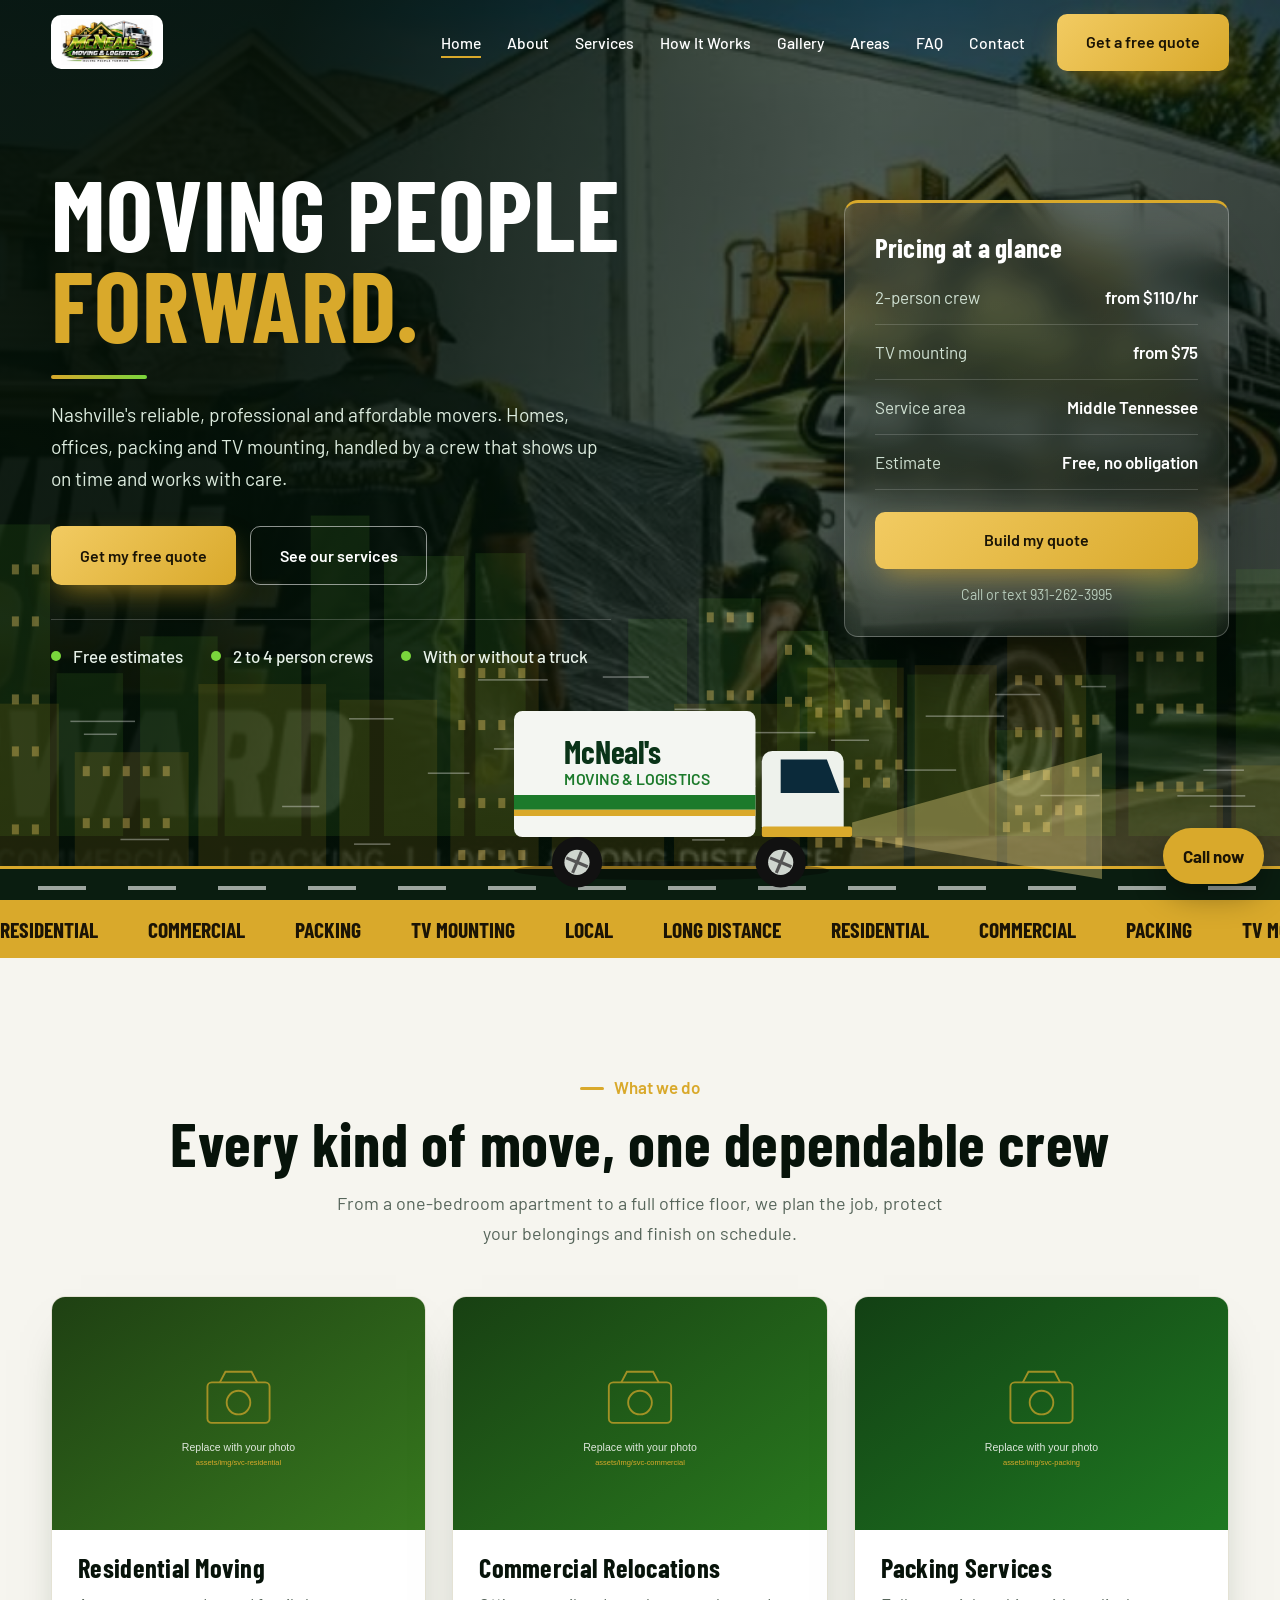
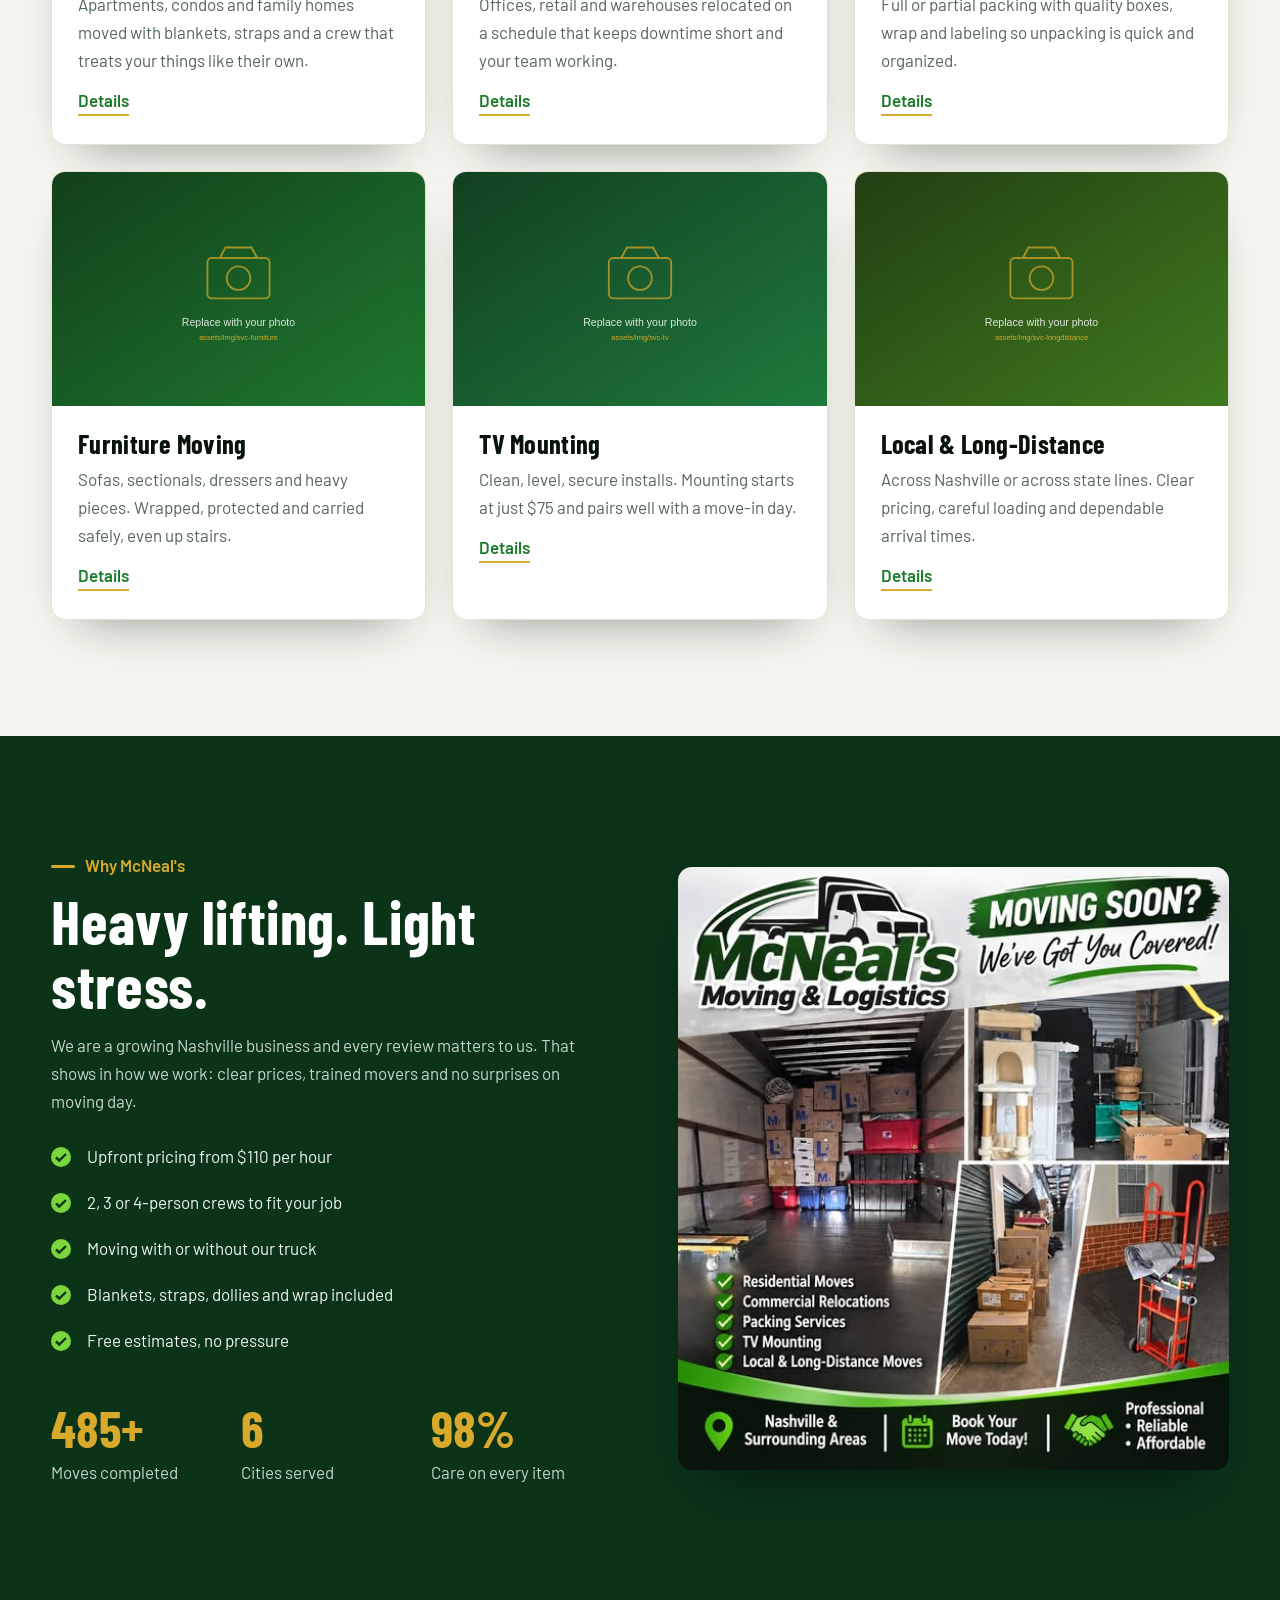
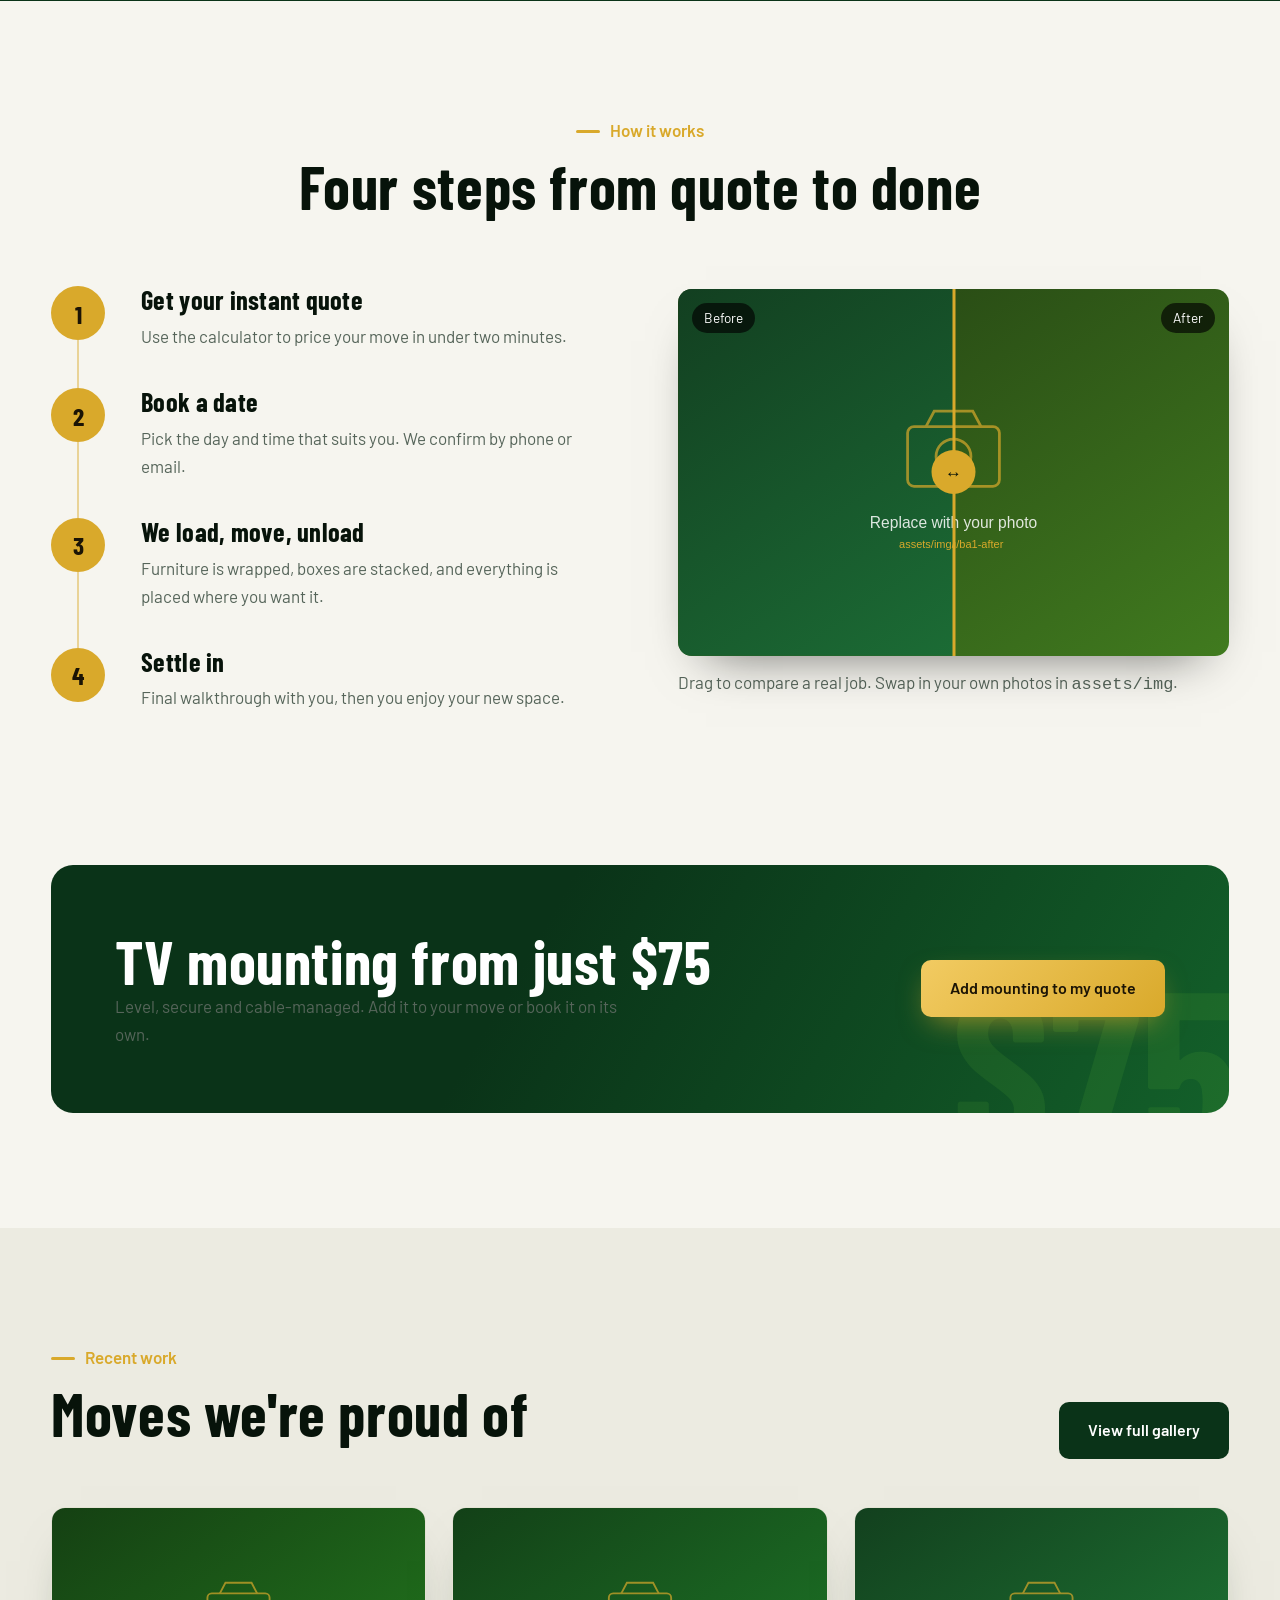
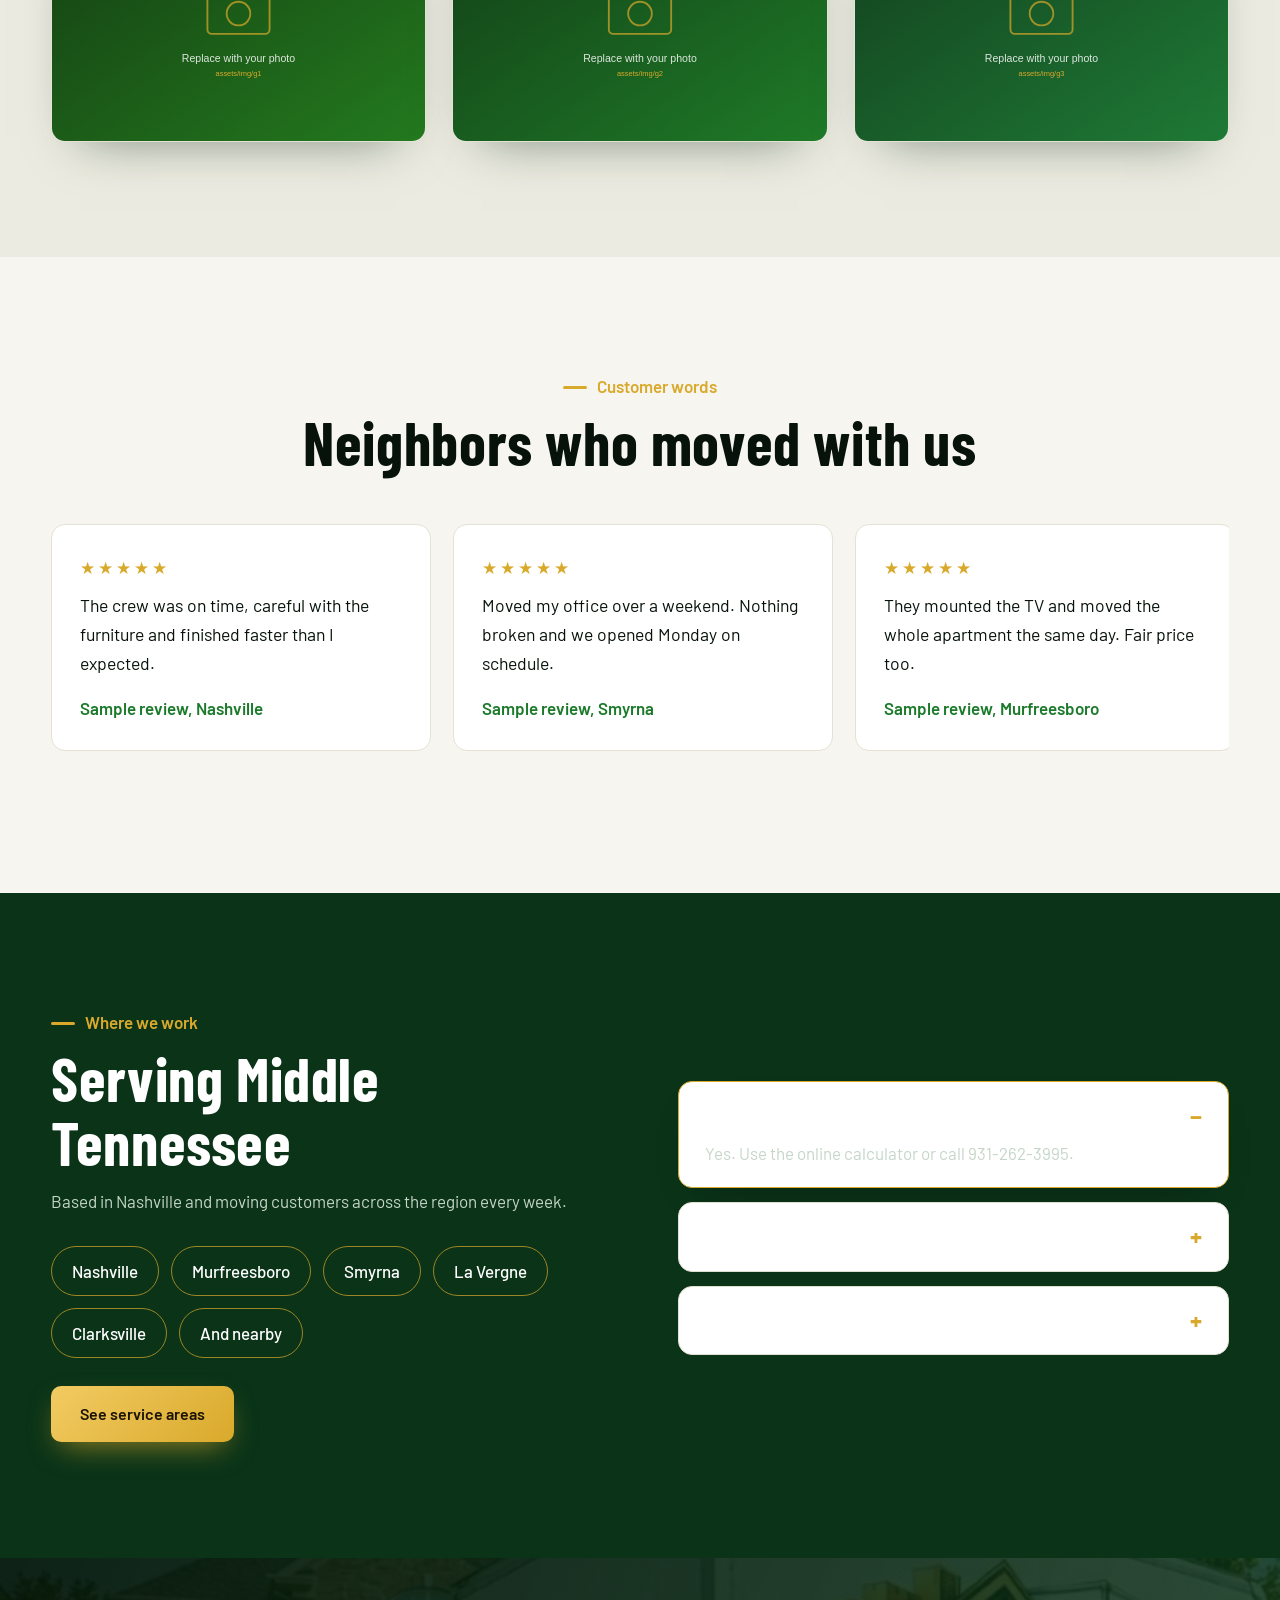
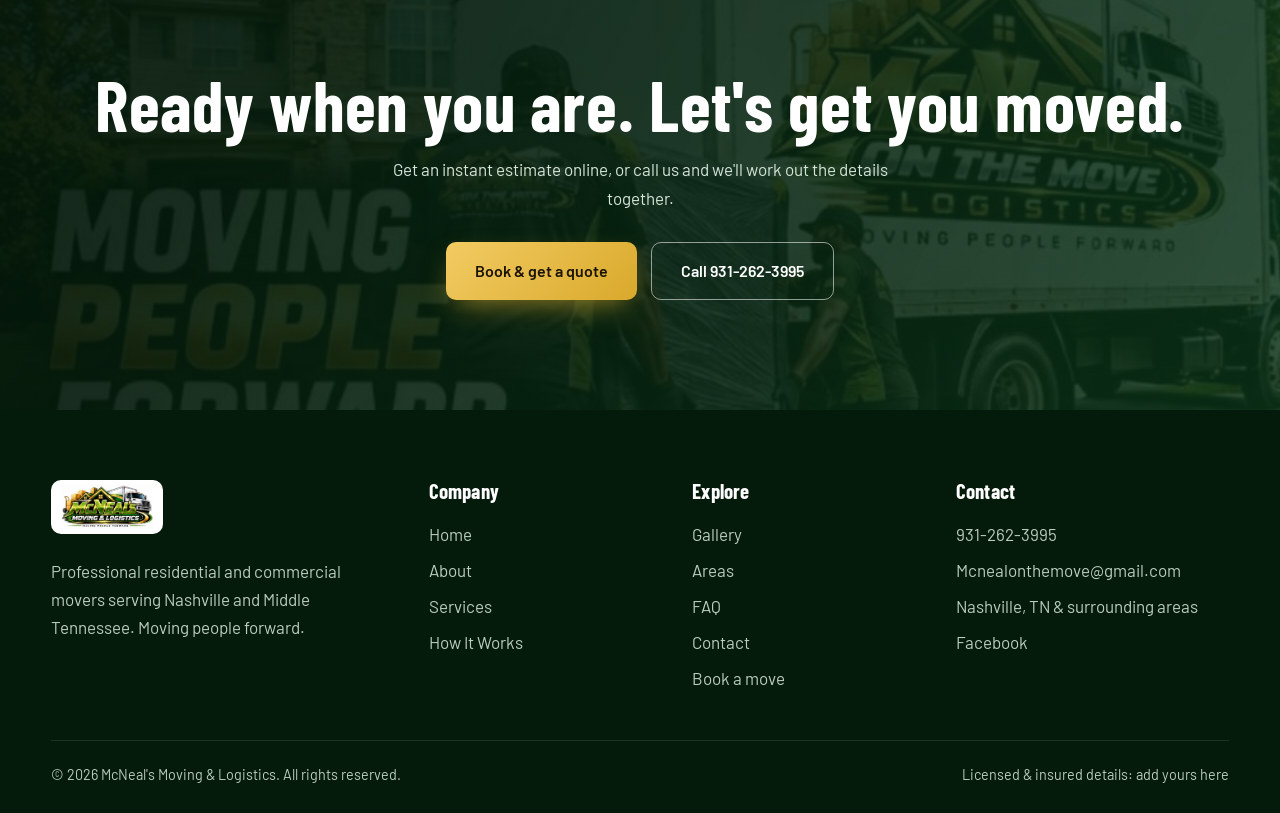
==== index.html @ 2e7971ed "created all website pages" ====
<!doctype html>
<html lang="en">
  <head>
    <meta charset="utf-8" />
    <meta
      name="viewport"
      content="width=device-width,initial-scale=1"
    />
    <title>
      Nashville Movers You Can Trust | McNeal's Moving &amp;
      Logistics, Nashville TN
    </title>
    <meta
      name="description"
      content="Reliable, professional and affordable residential and commercial movers in Nashville, Murfreesboro, Smyrna, La Vergne and Clarksville. Get an instant online quote."
    />
    <link
      rel="icon"
      href="assets/img/logo.jpg"
    />
    <link
      rel="preconnect"
      href="https://fonts.googleapis.com"
    />
    <link
      rel="preconnect"
      href="https://fonts.gstatic.com"
      crossorigin
    />
    <link
      href="https://fonts.googleapis.com/css2?family=Barlow+Condensed:wght@600;700&family=Barlow:wght@400;500;600&display=swap"
      rel="stylesheet"
    />
    <link
      rel="stylesheet"
      href="css/style.css"
    />
  </head>
  <body
    data-page="index"
    data-title=""
    data-sub="Reliable, professional and affordable residential and commercial movers in Nashville, Murfreesboro, Smyrna, La Vergne and Clarksville. Get an instant online quote."
  >
    <main>
      <section class="hero">
        <canvas
          id="scene"
          aria-hidden="true"
        ></canvas>
        <div class="wrap hero-grid">
          <div class="hero-copy">
            <h1>
              <span><b style="--i: 1">Moving</b></span>
              <span><b style="--i: 2">people</b></span
              ><br /><span
                ><b style="--i: 3"
                  ><em>forward.</em></b
                ></span
              >
            </h1>
            <div class="rule"></div>
            <p>
              Nashville's reliable, professional and
              affordable movers. Homes, offices, packing and
              TV mounting, handled by a crew that shows up
              on time and works with care.
            </p>
            <div class="btns">
              <a
                class="btn btn-gold"
                href="booking.html"
                >Get my free quote</a
              ><a
                class="btn btn-line"
                href="services.html"
                >See our services</a
              >
            </div>
            <ul class="trust">
              <li>Free estimates</li>
              <li>2 to 4 person crews</li>
              <li>With or without a truck</li>
            </ul>
          </div>
          <aside class="panel">
            <h3>Pricing at a glance</h3>
            <ul>
              <li>
                <span>2-person crew</span
                ><b>from $110/hr</b>
              </li>
              <li>
                <span>TV mounting</span><b>from $75</b>
              </li>
              <li>
                <span>Service area</span
                ><b>Middle Tennessee</b>
              </li>
              <li>
                <span>Estimate</span
                ><b>Free, no obligation</b>
              </li>
            </ul>
            <a
              class="btn btn-gold"
              href="booking.html"
              >Build my quote</a
            ><small>Call or text 931-262-3995</small>
          </aside>
        </div>
      </section>
      <div class="strip">
        <div>
          <span>Residential</span><span>Commercial</span
          ><span>Packing</span><span>TV Mounting</span
          ><span>Local</span><span>Long distance</span
          ><span>Residential</span><span>Commercial</span
          ><span>Packing</span><span>TV Mounting</span
          ><span>Local</span><span>Long distance</span>
        </div>
      </div>
      <section class="sec">
        <div class="wrap">
          <div class="center rv">
            <span class="tag">What we do</span>
            <h2>Every kind of move, one dependable crew</h2>
            <p class="lead">
              From a one-bedroom apartment to a full office
              floor, we plan the job, protect your
              belongings and finish on schedule.
            </p>
          </div>
          <div class="grid g3">
            <article class="card">
              <div class="im">
                <img
                  src="assets/img/svc-residential.svg"
                  alt="Residential moving"
                  loading="lazy"
                />
              </div>
              <div class="b">
                <h3>Residential Moving</h3>
                <p>
                  Apartments, condos and family homes moved
                  with blankets, straps and a crew that
                  treats your things like their own.
                </p>
                <a
                  class="more"
                  href="services.html#residential"
                  >Details</a
                >
              </div>
            </article>
            <article class="card">
              <div class="im">
                <img
                  src="assets/img/svc-commercial.svg"
                  alt="Commercial relocations"
                  loading="lazy"
                />
              </div>
              <div class="b">
                <h3>Commercial Relocations</h3>
                <p>
                  Offices, retail and warehouses relocated
                  on a schedule that keeps downtime short
                  and your team working.
                </p>
                <a
                  class="more"
                  href="services.html#commercial"
                  >Details</a
                >
              </div>
            </article>
            <article class="card">
              <div class="im">
                <img
                  src="assets/img/svc-packing.svg"
                  alt="Packing services"
                  loading="lazy"
                />
              </div>
              <div class="b">
                <h3>Packing Services</h3>
                <p>
                  Full or partial packing with quality
                  boxes, wrap and labeling so unpacking is
                  quick and organized.
                </p>
                <a
                  class="more"
                  href="services.html#packing"
                  >Details</a
                >
              </div>
            </article>
            <article class="card">
              <div class="im">
                <img
                  src="assets/img/svc-furniture.svg"
                  alt="Furniture moving"
                  loading="lazy"
                />
              </div>
              <div class="b">
                <h3>Furniture Moving</h3>
                <p>
                  Sofas, sectionals, dressers and heavy
                  pieces. Wrapped, protected and carried
                  safely, even up stairs.
                </p>
                <a
                  class="more"
                  href="services.html#furniture"
                  >Details</a
                >
              </div>
            </article>
            <article class="card">
              <div class="im">
                <img
                  src="assets/img/svc-tv.svg"
                  alt="TV mounting"
                  loading="lazy"
                />
              </div>
              <div class="b">
                <h3>TV Mounting</h3>
                <p>
                  Clean, level, secure installs. Mounting
                  starts at just $75 and pairs well with a
                  move-in day.
                </p>
                <a
                  class="more"
                  href="services.html#tv"
                  >Details</a
                >
              </div>
            </article>
            <article class="card">
              <div class="im">
                <img
                  src="assets/img/svc-longdistance.svg"
                  alt="Local and long-distance moves"
                  loading="lazy"
                />
              </div>
              <div class="b">
                <h3>Local &amp; Long-Distance</h3>
                <p>
                  Across Nashville or across state lines.
                  Clear pricing, careful loading and
                  dependable arrival times.
                </p>
                <a
                  class="more"
                  href="services.html#long"
                  >Details</a
                >
              </div>
            </article>
          </div>
        </div>
      </section>
      <section class="sec dark">
        <div class="wrap split">
          <div class="rv">
            <span class="tag">Why McNeal's</span>
            <h2>Heavy lifting. Light stress.</h2>
            <p>
              We are a growing Nashville business and every
              review matters to us. That shows in how we
              work: clear prices, trained movers and no
              surprises on moving day.
            </p>
            <ul
              class="ticks"
              style="margin-top: 18px"
            >
              <li>Upfront pricing from $110 per hour</li>
              <li>
                2, 3 or 4-person crews to fit your job
              </li>
              <li>Moving with or without our truck</li>
              <li>
                Blankets, straps, dollies and wrap included
              </li>
              <li>Free estimates, no pressure</li>
            </ul>
            <div class="stats">
              <div>
                <b
                  data-n="500"
                  data-s="+"
                  >0</b
                ><span>Moves completed</span>
              </div>
              <div>
                <b data-n="6">0</b
                ><span>Cities served</span>
              </div>
              <div>
                <b
                  data-n="100"
                  data-s="%"
                  >0</b
                ><span>Care on every item</span>
              </div>
            </div>
          </div>
          <div class="pic rv">
            <img
              src="assets/img/truck-load.jpg"
              alt="McNeal's truck loaded and ready"
              loading="lazy"
            />
          </div>
        </div>
      </section>
      <section class="sec">
        <div class="wrap">
          <div class="center rv">
            <span class="tag">How it works</span>
            <h2>Four steps from quote to done</h2>
          </div>
          <div
            class="split"
            style="margin-top: 20px"
          >
            <ol class="steps">
              <li>
                <div>
                  <h3>Get your instant quote</h3>
                  <p>
                    Use the calculator to price your move in
                    under two minutes.
                  </p>
                </div>
              </li>
              <li>
                <div>
                  <h3>Book a date</h3>
                  <p>
                    Pick the day and time that suits you. We
                    confirm by phone or email.
                  </p>
                </div>
              </li>
              <li>
                <div>
                  <h3>We load, move, unload</h3>
                  <p>
                    Furniture is wrapped, boxes are stacked,
                    and everything is placed where you want
                    it.
                  </p>
                </div>
              </li>
              <li>
                <div>
                  <h3>Settle in</h3>
                  <p>
                    Final walkthrough with you, then you
                    enjoy your new space.
                  </p>
                </div>
              </li>
            </ol>
            <div class="rv">
              <div class="ba">
                <img
                  src="assets/img/ba1-after.svg"
                  alt="After"
                />
                <div class="bf">
                  <img
                    src="assets/img/ba1-before.svg"
                    alt="Before"
                  />
                </div>
                <div class="ln"></div>
                <i>Before</i><i>After</i
                ><input
                  type="range"
                  min="0"
                  max="100"
                  value="50"
                  aria-label="Compare before and after"
                />
              </div>
              <p style="margin-top: 12px">
                Drag to compare a real job. Swap in your own
                photos in <code>assets/img</code>.
              </p>
            </div>
          </div>
        </div>
      </section>
      <section
        class="sec"
        style="padding-top: 0"
      >
        <div class="wrap">
          <div class="promo rv">
            <div>
              <h2>TV mounting from just $75</h2>
              <p style="max-width: 520px">
                Level, secure and cable-managed. Add it to
                your move or book it on its own.
              </p>
            </div>
            <a
              class="btn btn-gold"
              href="booking.html"
              >Add mounting to my quote</a
            >
          </div>
        </div>
      </section>
      <section class="sec alt">
        <div class="wrap">
          <div
            class="rv"
            style="
              display: flex;
              justify-content: space-between;
              align-items: end;
              flex-wrap: wrap;
              gap: 16px;
            "
          >
            <div>
              <span class="tag">Recent work</span>
              <h2>Moves we're proud of</h2>
            </div>
            <a
              class="btn btn-dk"
              href="gallery.html"
              >View full gallery</a
            >
          </div>
          <div class="grid g3">
            <div class="card">
              <div class="im">
                <img
                  src="assets/img/g1.svg"
                  alt="Apartment move"
                />
              </div>
            </div>
            <div class="card">
              <div class="im">
                <img
                  src="assets/img/g2.svg"
                  alt="Storage unit move"
                />
              </div>
            </div>
            <div class="card">
              <div class="im">
                <img
                  src="assets/img/g3.svg"
                  alt="Office relocation"
                />
              </div>
            </div>
          </div>
        </div>
      </section>
      <section class="sec">
        <div class="wrap">
          <div class="center rv">
            <span class="tag">Customer words</span>
            <h2>Neighbors who moved with us</h2>
          </div>
          <div class="tm">
            <figure>
              <div class="st">
                &#9733;&#9733;&#9733;&#9733;&#9733;
              </div>
              <blockquote>
                The crew was on time, careful with the
                furniture and finished faster than I
                expected.
              </blockquote>
              <figcaption>
                Sample review, Nashville
              </figcaption>
            </figure>
            <figure>
              <div class="st">
                &#9733;&#9733;&#9733;&#9733;&#9733;
              </div>
              <blockquote>
                Moved my office over a weekend. Nothing
                broken and we opened Monday on schedule.
              </blockquote>
              <figcaption>Sample review, Smyrna</figcaption>
            </figure>
            <figure>
              <div class="st">
                &#9733;&#9733;&#9733;&#9733;&#9733;
              </div>
              <blockquote>
                They mounted the TV and moved the whole
                apartment the same day. Fair price too.
              </blockquote>
              <figcaption>
                Sample review, Murfreesboro
              </figcaption>
            </figure>
          </div>
        </div>
      </section>
      <section class="sec dark">
        <div class="wrap split">
          <div class="rv">
            <span class="tag">Where we work</span>
            <h2>Serving Middle Tennessee</h2>
            <p>
              Based in Nashville and moving customers across
              the region every week.
            </p>
            <div class="chips">
              <span>Nashville</span><span>Murfreesboro</span
              ><span>Smyrna</span><span>La Vergne</span
              ><span>Clarksville</span
              ><span>And nearby</span>
            </div>
            <a
              class="btn btn-gold"
              style="margin-top: 28px"
              href="areas.html"
              >See service areas</a
            >
          </div>
          <div class="rv">
            <details open>
              <summary>
                Do you offer free estimates?
              </summary>
              <p>
                Yes. Use the online calculator or call
                931-262-3995.
              </p>
            </details>
            <details>
              <summary>Can I hire just the movers?</summary>
              <p>
                Yes. We offer labor-only help if you already
                have a truck.
              </p>
            </details>
            <details>
              <summary>
                Do you do long-distance moves?
              </summary>
              <p>
                Yes, local and long-distance moves with
                clear mileage pricing.
              </p>
            </details>
          </div>
        </div>
      </section>
    </main>
    <script src="js/main.js"></script>
  </body>
</html>
---- css/style.css ----
:root {
  --g: #0a3318;
  --g2: #1c7a2b;
  --lime: #7ad63c;
  --gold: #d9a92b;
  --ink: #07130a;
  --paper: #f6f5ef;
  --mut: #56655a;
  --r: 14px;
}
* {
  box-sizing: border-box;
  margin: 0;
  padding: 0;
}
html {
  scroll-behavior: smooth;
}
body {
  font:
    17px/1.65 "Barlow",
    sans-serif;
  color: var(--ink);
  background: var(--paper);
  overflow-x: hidden;
}
img {
  max-width: 100%;
  display: block;
}
a {
  color: inherit;
  text-decoration: none;
}
ul {
  list-style: none;
}
h1,
h2,
h3,
h4 {
  font-family: "Barlow Condensed", sans-serif;
  line-height: 1.05;
  font-weight: 700;
  letter-spacing: 0.01em;
}
h2 {
  font-size: clamp(2.3rem, 5vw, 3.8rem);
  margin-bottom: 14px;
}
h3 {
  font-size: 1.65rem;
  margin-bottom: 8px;
}
p {
  color: var(--mut);
}
.dark p {
  color: #c5d6c8;
}
.wrap {
  width: min(1200px, 92%);
  margin: auto;
}
.sec {
  padding: clamp(64px, 9vw, 120px) 0;
}
.dark {
  background: var(--g);
  color: #fff;
}
.alt {
  background: #ecebe1;
}
.lead {
  max-width: 640px;
  font-size: 1.12rem;
}
.center {
  text-align: center;
}
.center .lead {
  margin: auto;
}
.tag {
  display: inline-block;
  color: var(--gold);
  font-weight: 600;
  margin-bottom: 10px;
  padding-left: 34px;
  position: relative;
}
.tag:before {
  content: "";
  position: absolute;
  left: 0;
  top: 50%;
  width: 24px;
  height: 3px;
  background: var(--gold);
  border-radius: 3px;
}
.btn {
  display: inline-flex;
  align-items: center;
  gap: 0.5rem;
  padding: 0.95rem 1.8rem;
  border-radius: 10px;
  font-weight: 600;
  font-size: 1rem;
  border: 0;
  cursor: pointer;
  transition: 0.3s;
  font-family: inherit;
}
.btn-gold {
  background: linear-gradient(135deg, #f2cb62, var(--gold));
  color: #1b1405;
  box-shadow: 0 12px 30px -10px rgba(217, 169, 43, 0.7);
}
.btn-gold:hover {
  transform: translateY(-3px);
}
.btn-line {
  border: 1.5px solid rgba(255, 255, 255, 0.55);
  color: #fff;
}
.btn-line:hover {
  background: #fff;
  color: var(--g);
}
.btn-dk {
  background: var(--g);
  color: #fff;
}
.btn-dk:hover {
  background: var(--g2);
}
:focus-visible {
  outline: 3px solid var(--gold);
  outline-offset: 3px;
}
/* header */
#hd {
  position: fixed;
  inset: 0 0 auto;
  z-index: 50;
  transition: 0.35s;
  padding: 14px 0;
}
#hd.solid {
  background: rgba(6, 30, 14, 0.94);
  backdrop-filter: blur(12px);
  padding: 8px 0;
  box-shadow: 0 10px 30px rgba(0, 0, 0, 0.25);
}
#hd .wrap {
  display: flex;
  align-items: center;
  gap: 20px;
}
nav {
  margin-left: auto;
  margin-right: 12px;
}
.logo {
  background: #fff;
  border-radius: 10px;
  padding: 4px 10px;
}
.logo img {
  height: 46px;
  width: auto;
}
nav ul {
  display: flex;
  gap: 26px;
  align-items: center;
}
nav a {
  color: #fff;
  font-weight: 500;
  font-size: 0.98rem;
  position: relative;
  padding: 6px 0;
}
nav a:after {
  content: "";
  position: absolute;
  left: 0;
  bottom: 0;
  height: 2px;
  width: 0;
  background: var(--gold);
  transition: 0.3s;
}
nav a:hover:after,
nav a.on:after {
  width: 100%;
}
.burger {
  margin-left: auto;
  display: none;
  background: none;
  border: 0;
  width: 44px;
  height: 44px;
  cursor: pointer;
  position: relative;
  z-index: 60;
}
.burger i {
  position: absolute;
  left: 10px;
  right: 10px;
  height: 2px;
  background: #fff;
  transition: 0.3s;
}
.burger i:nth-child(1) {
  top: 15px;
}
.burger i:nth-child(2) {
  top: 21px;
}
.burger i:nth-child(3) {
  top: 27px;
}
.burger.x i:nth-child(1) {
  top: 21px;
  transform: rotate(45deg);
}
.burger.x i:nth-child(2) {
  opacity: 0;
}
.burger.x i:nth-child(3) {
  top: 21px;
  transform: rotate(-45deg);
}
@media (max-width: 1060px) {
  .burger {
    display: block;
  }
  nav {
    margin: 0;
    position: fixed;
    inset: 0;
    background: var(--g);
    display: flex;
    align-items: center;
    justify-content: center;
    transform: translateX(100%);
    transition: 0.45s;
    z-index: 55;
  }
  nav.open {
    transform: none;
  }
  nav ul {
    flex-direction: column;
    gap: 18px;
    text-align: center;
  }
  nav a {
    font-size: 1.5rem;
  }
  .hd-cta {
    display: none;
  }
}
/* hero */
.hero {
  position: relative;
  min-height: 100svh;
  background-position: 78% center !important;
  display: flex;
  align-items: center;
  color: #fff;
  overflow: hidden;
  background: #06190b url(../assets/img/hero.jpg)
    center/cover;
}
.hero:before {
  content: "";
  position: absolute;
  inset: 0;
  background: linear-gradient(
    100deg,
    rgba(3, 16, 7, 0.95) 20%,
    rgba(3, 22, 9, 0.7) 62%,
    rgba(3, 16, 7, 0.78)
  );
  z-index: 1;
}
#scene {
  position: absolute;
  left: 0;
  right: 0;
  bottom: 0;
  width: 100%;
  height: 46%;
  z-index: 2;
}
.hero .wrap {
  position: relative;
  z-index: 3;
  padding: 112px 0 175px;
}
.hero h1 {
  font-size: clamp(3rem, min(9vw, 15vh), 7.2rem);
  text-transform: uppercase;
  max-width: 900px;
  line-height: 0.92;
}
.hero h1 span {
  display: inline-block;
  overflow: hidden;
  vertical-align: top;
}
.hero h1 b {
  display: inline-block;
  transform: translateY(105%);
  animation: up 0.9s cubic-bezier(0.2, 0.8, 0.2, 1) forwards;
  animation-delay: calc(0.15s * var(--i));
}
.hero h1 em {
  font-style: normal;
  color: var(--gold);
}
@keyframes up {
  to {
    transform: none;
  }
}
.hero p {
  max-width: 560px;
  font-size: 1.2rem;
  margin: 22px 0 32px;
  color: #dcebde;
  opacity: 0;
  animation: fade 1s 0.9s forwards;
}
.hero .btns {
  opacity: 0;
  animation: fade 1s 1.1s forwards;
}
@keyframes fade {
  to {
    opacity: 1;
  }
}
.btns {
  display: flex;
  gap: 14px;
  flex-wrap: wrap;
}
.float {
  position: absolute;
  right: 4%;
  z-index: 3;
  background: rgba(255, 255, 255, 0.1);
  backdrop-filter: blur(14px);
  border: 1px solid rgba(255, 255, 255, 0.25);
  border-radius: var(--r);
  padding: 16px 22px;
  color: #fff;
  animation: bob 5s ease-in-out infinite;
}
.float b {
  display: block;
  font: 700 2.2rem "Barlow Condensed";
  color: var(--gold);
}
.f1 {
  top: 24%;
}
.f2 {
  top: 44%;
  animation-delay: -2.5s;
}
@keyframes bob {
  50% {
    transform: translateY(-12px);
  }
}
@media (max-width: 900px) {
  .float {
    display: none;
  }
  .hero .wrap {
    padding-bottom: 150px;
  }
  #scene {
    height: 34%;
  }
}
.banner {
  position: relative;
  padding: 170px 0 80px;
  color: #fff;
  background: #06190b url(../assets/img/hero.jpg)
    center/cover;
}
.banner:before {
  content: "";
  position: absolute;
  inset: 0;
  background: linear-gradient(
    100deg,
    rgba(3, 16, 7, 0.92),
    rgba(3, 22, 9, 0.7)
  );
}
.banner .wrap {
  position: relative;
}
.banner h1 {
  font-size: clamp(2.8rem, 7vw, 5.5rem);
  text-transform: uppercase;
}
.banner p {
  color: #d4e4d7;
  max-width: 620px;
  margin-top: 10px;
  font-size: 1.15rem;
}
.crumb {
  font-size: 0.9rem;
  color: var(--gold);
  margin-bottom: 12px;
}
/* strip */
.strip {
  background: var(--gold);
  color: #1b1405;
  overflow: hidden;
  white-space: nowrap;
  padding: 16px 0;
  font: 700 1.35rem "Barlow Condensed";
  text-transform: uppercase;
}
.strip div {
  display: inline-flex;
  gap: 50px;
  animation: mq 28s linear infinite;
  padding-right: 50px;
}
@keyframes mq {
  to {
    transform: translateX(-50%);
  }
}
/* grids/cards */
.grid {
  display: grid;
  gap: 26px;
  margin-top: 48px;
}
.g3 {
  grid-template-columns: repeat(
    auto-fit,
    minmax(290px, 1fr)
  );
}
.g4 {
  grid-template-columns: repeat(
    auto-fit,
    minmax(230px, 1fr)
  );
}
.g2 {
  grid-template-columns: repeat(
    auto-fit,
    minmax(340px, 1fr)
  );
}
.card {
  background: #fff;
  border-radius: var(--r);
  overflow: hidden;
  box-shadow: 0 24px 50px -30px rgba(7, 40, 16, 0.55);
  transition: 0.4s;
  border: 1px solid #e4e2d4;
}
.card:hover {
  transform: translateY(-6px);
}
.card .im {
  overflow: hidden;
}
.card img {
  aspect-ratio: 16/10;
  object-fit: cover;
  width: 100%;
  transition: 0.7s;
}
.card:hover img {
  transform: scale(1.07);
}
.card .b {
  padding: 24px 26px 28px;
}
.card .more {
  display: inline-block;
  margin-top: 12px;
  font-weight: 600;
  color: var(--g2);
  border-bottom: 2px solid var(--gold);
}
.split {
  display: grid;
  grid-template-columns: 1fr 1fr;
  gap: clamp(30px, 6vw, 80px);
  align-items: center;
}
.split.rev > :first-child {
  order: 2;
}
@media (max-width: 860px) {
  .split {
    grid-template-columns: 1fr;
  }
  .split.rev > :first-child {
    order: 0;
  }
}
.pic {
  position: relative;
}
.pic img {
  border-radius: var(--r);
  width: 100%;
  box-shadow: 0 30px 60px -30px rgba(0, 0, 0, 0.6);
}
.pic:after {
  content: "";
  position: absolute;
  inset: 18px -18px -18px 18px;
  border: 3px solid var(--gold);
  border-radius: var(--r);
  z-index: -1;
}
.ticks li {
  padding: 9px 0 9px 36px;
  position: relative;
  color: var(--ink);
}
.dark .ticks li {
  color: #eef6ef;
}
.ticks li:before {
  content: "";
  position: absolute;
  left: 0;
  top: 14px;
  width: 20px;
  height: 20px;
  border-radius: 50%;
  background: var(--lime)
    url("data:image/svg+xml,%3Csvg xmlns='http://www.w3.org/2000/svg' viewBox='0 0 20 20'%3E%3Cpath d='M5 10.5l3.2 3L15 7' fill='none' stroke='%230a3318' stroke-width='2.4'/%3E%3C/svg%3E");
}
.stats {
  display: grid;
  grid-template-columns: repeat(
    auto-fit,
    minmax(150px, 1fr)
  );
  gap: 20px;
  margin-top: 34px;
}
.stats b {
  display: block;
  font: 700 3.2rem "Barlow Condensed";
  color: var(--gold);
}
.stats span {
  color: #c5d6c8;
}
.steps {
  counter-reset: s;
  display: grid;
  gap: 0;
  margin-top: 48px;
  position: relative;
}
.steps li {
  counter-increment: s;
  display: grid;
  grid-template-columns: 70px 1fr;
  gap: 20px;
  padding: 0 0 38px;
  position: relative;
}
.steps li:before {
  content: counter(s);
  width: 54px;
  height: 54px;
  border-radius: 50%;
  background: var(--gold);
  color: #1b1405;
  display: grid;
  place-items: center;
  font: 700 1.6rem "Barlow Condensed";
  z-index: 1;
}
.steps li:after {
  content: "";
  position: absolute;
  left: 26px;
  top: 54px;
  bottom: 0;
  width: 2px;
  background: rgba(217, 169, 43, 0.45);
}
.steps li:last-child:after {
  display: none;
}
.steps h3 {
  color: inherit;
}
.promo {
  background: linear-gradient(
    120deg,
    var(--g) 40%,
    #13602a
  );
  color: #fff;
  border-radius: 22px;
  padding: clamp(30px, 5vw, 64px);
  display: flex;
  gap: 30px;
  align-items: center;
  justify-content: space-between;
  flex-wrap: wrap;
  position: relative;
  overflow: hidden;
}
.promo:after {
  content: "$75";
  position: absolute;
  right: -10px;
  bottom: -60px;
  font: 700 14rem "Barlow Condensed";
  color: rgba(122, 214, 60, 0.1);
  line-height: 1;
}
.promo > * {
  position: relative;
  z-index: 1;
}
.promo h2 {
  margin: 0;
}
/* faq */
details {
  background: #fff;
  border: 1px solid #e1dfd0;
  border-radius: var(--r);
  padding: 20px 26px;
  margin-bottom: 14px;
  transition: 0.3s;
}
details[open] {
  border-color: var(--gold);
  box-shadow: 0 18px 40px -28px rgba(0, 0, 0, 0.5);
}
summary {
  cursor: pointer;
  font: 700 1.35rem "Barlow Condensed";
  list-style: none;
  display: flex;
  justify-content: space-between;
  gap: 16px;
}
summary::-webkit-details-marker {
  display: none;
}
summary:after {
  content: "+";
  color: var(--gold);
  font-size: 1.7rem;
  line-height: 1;
}
details[open] summary:after {
  content: "\2212";
}
details p {
  margin-top: 10px;
}
/* testimonials */
.tm {
  display: grid;
  grid-auto-flow: column;
  grid-auto-columns: min(380px, 84%);
  gap: 22px;
  overflow-x: auto;
  scroll-snap-type: x mandatory;
  padding: 10px 4px 26px;
  margin-top: 40px;
}
.tm::-webkit-scrollbar {
  height: 6px;
}
.tm::-webkit-scrollbar-thumb {
  background: var(--gold);
  border-radius: 9px;
}
.tm figure {
  scroll-snap-align: start;
  background: #fff;
  border-radius: var(--r);
  padding: 28px;
  border: 1px solid #e4e2d4;
}
.tm blockquote {
  font-size: 1.1rem;
  color: var(--ink);
  margin-bottom: 16px;
}
.tm figcaption {
  font-weight: 600;
  color: var(--g2);
}
.st {
  color: var(--gold);
  letter-spacing: 3px;
  margin-bottom: 10px;
}
.chips {
  display: flex;
  flex-wrap: wrap;
  gap: 12px;
  margin-top: 30px;
}
.chips span {
  padding: 10px 20px;
  border-radius: 99px;
  border: 1.5px solid rgba(217, 169, 43, 0.7);
  font-weight: 500;
}
.dark .chips span {
  color: #fff;
}
/* gallery */
.filters {
  display: flex;
  gap: 10px;
  flex-wrap: wrap;
  margin: 30px 0 0;
}
.filters button {
  padding: 10px 20px;
  border-radius: 99px;
  border: 1.5px solid var(--g);
  background: none;
  font: 600 1rem "Barlow";
  cursor: pointer;
  transition: 0.3s;
}
.filters button.on,
.filters button:hover {
  background: var(--g);
  color: #fff;
}
.gal {
  columns: 3 280px;
  column-gap: 18px;
  margin-top: 34px;
}
.gal figure {
  break-inside: avoid;
  margin-bottom: 18px;
  border-radius: var(--r);
  overflow: hidden;
  position: relative;
  cursor: zoom-in;
}
.gal img {
  width: 100%;
  transition: 0.6s;
}
.gal figure:hover img {
  transform: scale(1.06);
}
.gal figcaption {
  position: absolute;
  left: 0;
  right: 0;
  bottom: 0;
  padding: 40px 18px 14px;
  color: #fff;
  background: linear-gradient(
    transparent,
    rgba(0, 0, 0, 0.8)
  );
  font-weight: 600;
}
.gal figure.hide {
  display: none;
}
.ba {
  position: relative;
  aspect-ratio: 3/2;
  border-radius: var(--r);
  overflow: hidden;
  user-select: none;
  --p: 50%;
  box-shadow: 0 24px 50px -28px rgba(0, 0, 0, 0.6);
}
.ba img {
  position: absolute;
  inset: 0;
  width: 100%;
  height: 100%;
  object-fit: cover;
}
.ba .bf {
  position: absolute;
  inset: 0;
  clip-path: inset(0 calc(100% - var(--p)) 0 0);
}
.ba .ln {
  position: absolute;
  top: 0;
  bottom: 0;
  left: var(--p);
  width: 3px;
  background: var(--gold);
  transform: translateX(-50%);
}
.ba .ln:after {
  content: "\2194";
  position: absolute;
  top: 50%;
  left: 50%;
  transform: translate(-50%, -50%);
  width: 44px;
  height: 44px;
  border-radius: 50%;
  background: var(--gold);
  display: grid;
  place-items: center;
  font-weight: 700;
}
.ba input {
  position: absolute;
  inset: 0;
  width: 100%;
  height: 100%;
  opacity: 0;
  cursor: ew-resize;
  touch-action: pan-y;
}
.ba i {
  position: absolute;
  top: 14px;
  padding: 4px 12px;
  background: rgba(0, 0, 0, 0.65);
  color: #fff;
  border-radius: 99px;
  font-size: 0.85rem;
  font-style: normal;
}
.ba i:nth-of-type(1) {
  left: 14px;
}
.ba i:nth-of-type(2) {
  right: 14px;
}
#lb {
  position: fixed;
  inset: 0;
  background: rgba(0, 0, 0, 0.92);
  z-index: 100;
  display: none;
  place-items: center;
  padding: 20px;
  cursor: zoom-out;
}
#lb.on {
  display: grid;
}
#lb img {
  max-height: 88vh;
  border-radius: 10px;
}
/* forms */
.form {
  background: #fff;
  border-radius: 18px;
  padding: clamp(22px, 4vw, 40px);
  border: 1px solid #e1dfd0;
}
.fg {
  display: grid;
  grid-template-columns: repeat(
    auto-fit,
    minmax(220px, 1fr)
  );
  gap: 18px;
  margin-bottom: 18px;
}
label {
  display: block;
  font-weight: 600;
  font-size: 0.95rem;
  margin-bottom: 6px;
}
input,
select,
textarea {
  width: 100%;
  padding: 13px 14px;
  border: 1.5px solid #d3d1c1;
  border-radius: 10px;
  font: inherit;
  background: #fbfbf7;
  transition: 0.2s;
}
input:focus,
select:focus,
textarea:focus {
  border-color: var(--g2);
  outline: 0;
  box-shadow: 0 0 0 4px rgba(28, 122, 43, 0.15);
}
input[type="range"] {
  padding: 0;
  accent-color: var(--g2);
}
.opts {
  display: flex;
  gap: 10px;
  flex-wrap: wrap;
}
.opts label {
  margin: 0;
  flex: 1;
  min-width: 110px;
  cursor: pointer;
}
.opts input {
  display: none;
}
.opts span {
  display: block;
  text-align: center;
  padding: 12px;
  border: 1.5px solid #d3d1c1;
  border-radius: 10px;
  font-weight: 600;
  transition: 0.2s;
}
.opts input:checked + span {
  background: var(--g);
  border-color: var(--g);
  color: #fff;
}
.chk {
  display: flex;
  gap: 10px;
  align-items: center;
  padding: 12px 14px;
  border: 1.5px solid #d3d1c1;
  border-radius: 10px;
  cursor: pointer;
  font-weight: 500;
  margin: 0;
}
.chk input {
  width: 20px;
  height: 20px;
  accent-color: var(--g2);
}
.bk {
  display: grid;
  grid-template-columns: 1fr 380px;
  gap: 34px;
  align-items: start;
}
@media (max-width: 980px) {
  .bk {
    grid-template-columns: 1fr;
  }
}
.sum {
  position: sticky;
  top: 96px;
  background: var(--g);
  color: #fff;
  border-radius: 18px;
  padding: 30px;
}
.sum h3 {
  color: var(--gold);
}
.sum li {
  display: flex;
  justify-content: space-between;
  gap: 12px;
  padding: 9px 0;
  border-bottom: 1px solid rgba(255, 255, 255, 0.12);
  color: #dcebde;
}
.sum .tot {
  display: flex;
  justify-content: space-between;
  align-items: end;
  margin-top: 18px;
}
.sum .tot b {
  font: 700 3.4rem "Barlow Condensed";
  color: var(--gold);
  line-height: 1;
}
.sum small {
  color: #a9bdae;
  display: block;
  margin-top: 10px;
}
.ok {
  text-align: center;
  padding: 40px 10px;
}
.ok h2 {
  color: var(--g2);
}
.msg {
  margin-top: 14px;
  font-weight: 600;
}
.err {
  color: #b3261e;
}
.ct {
  display: flex;
  gap: 16px;
  align-items: flex-start;
  margin-bottom: 22px;
}
.ct i {
  width: 50px;
  height: 50px;
  border-radius: 12px;
  background: var(--g);
  color: var(--gold);
  display: grid;
  place-items: center;
  font-style: normal;
  font-size: 1.3rem;
  flex: none;
}
.ct b {
  display: block;
}
.map {
  border: 0;
  width: 100%;
  height: 380px;
  border-radius: var(--r);
  margin-top: 30px;
  filter: saturate(0.8);
}
.cta {
  background:
    linear-gradient(
      115deg,
      rgba(3, 22, 9, 0.94),
      rgba(10, 51, 24, 0.84)
    ),
    url(../assets/img/hero.jpg) center/cover;
  color: #fff;
  text-align: center;
  padding: clamp(70px, 9vw, 110px) 0;
}
.cta h2 {
  font-size: clamp(2.4rem, 6vw, 4.4rem);
}
.cta p {
  color: #d4e4d7;
  margin: 0 auto 30px;
  max-width: 560px;
}
.cta .btns {
  justify-content: center;
}
footer {
  background: #041a0a;
  color: #b9ccbd;
  padding: 70px 0 26px;
}
footer .gr {
  display: grid;
  grid-template-columns: 1.5fr 1fr 1fr 1.2fr;
  gap: 36px;
}
@media (max-width: 860px) {
  footer .gr {
    grid-template-columns: 1fr 1fr;
  }
}
@media (max-width: 520px) {
  footer .gr {
    grid-template-columns: 1fr;
  }
}
footer h4 {
  color: #fff;
  font-size: 1.3rem;
  margin-bottom: 14px;
}
footer li {
  padding: 4px 0;
}
footer a:hover {
  color: var(--gold);
}
footer .cp {
  border-top: 1px solid rgba(255, 255, 255, 0.1);
  margin-top: 44px;
  padding-top: 22px;
  font-size: 0.9rem;
  display: flex;
  justify-content: space-between;
  flex-wrap: wrap;
  gap: 10px;
}
.wa {
  position: fixed;
  right: 16px;
  bottom: 16px;
  z-index: 40;
  background: var(--gold);
  color: #1b1405;
  font-weight: 700;
  padding: 14px 20px;
  border-radius: 99px;
  box-shadow: 0 12px 30px rgba(0, 0, 0, 0.35);
}
.js .rv {
  opacity: 0;
  transform: translateY(26px);
  transition:
    opacity 0.8s,
    transform 0.8s;
  transition-delay: var(--d, 0s);
}
.js .rv.in {
  opacity: 1;
  transform: none;
}
@media (prefers-reduced-motion: reduce) {
  * {
    animation: none !important;
    transition: none !important;
  }
  .js .rv {
    opacity: 1;
    transform: none;
  }
  .hero h1 b {
    transform: none;
  }
  .hero p,
  .hero .btns {
    opacity: 1;
  }
}

.hero-grid {
  display: grid;
  grid-template-columns: 1.3fr 0.7fr;
  gap: clamp(30px, 6vw, 90px);
  align-items: center;
}
.hero h1 {
  font-size: clamp(3rem, min(8vw, 11.5vh), 6.2rem);
}
.rule {
  width: 96px;
  height: 4px;
  background: linear-gradient(
    90deg,
    var(--gold),
    var(--lime)
  );
  border-radius: 4px;
  margin: 26px 0 0;
  transform-origin: left;
  transform: scaleX(0);
  animation: rl 1s 0.8s cubic-bezier(0.2, 0.8, 0.2, 1)
    forwards;
}
@keyframes rl {
  to {
    transform: none;
  }
}
.hero .rule + p {
  margin-top: 20px;
}
.trust {
  display: flex;
  flex-wrap: wrap;
  gap: 10px 28px;
  margin-top: 34px;
  padding-top: 22px;
  border-top: 1px solid rgba(255, 255, 255, 0.2);
  max-width: 560px;
  opacity: 0;
  animation: fade 1s 1.4s forwards;
}
.trust li {
  position: relative;
  padding-left: 22px;
  font-weight: 500;
  color: #e8f2ea;
}
.trust li:before {
  content: "";
  position: absolute;
  left: 0;
  top: 9px;
  width: 10px;
  height: 10px;
  border-radius: 50%;
  background: var(--lime);
}
.panel {
  background: linear-gradient(
    160deg,
    rgba(255, 255, 255, 0.14),
    rgba(255, 255, 255, 0.05)
  );
  backdrop-filter: blur(16px);
  border: 1px solid rgba(255, 255, 255, 0.25);
  border-top: 3px solid var(--gold);
  border-radius: var(--r);
  padding: 30px;
  box-shadow: 0 40px 80px -30px rgba(0, 0, 0, 0.7);
  opacity: 0;
  transform: translateY(30px);
  animation: pin 1s 1.1s cubic-bezier(0.2, 0.8, 0.2, 1)
    forwards;
}
@keyframes pin {
  to {
    opacity: 1;
    transform: none;
  }
}
.panel h3 {
  color: #fff;
  font-size: 1.7rem;
  margin-bottom: 8px;
}
.panel li {
  display: flex;
  justify-content: space-between;
  gap: 14px;
  padding: 13px 0;
  border-bottom: 1px solid rgba(255, 255, 255, 0.16);
  color: #cfe0d2;
}
.panel li b {
  color: #fff;
  font-weight: 600;
  text-align: right;
}
.panel .btn {
  width: 100%;
  justify-content: center;
  margin-top: 22px;
}
.panel small {
  display: block;
  text-align: center;
  margin-top: 14px;
  color: #b7cbba;
}
@media (max-width: 960px) {
  .hero-grid {
    grid-template-columns: 1fr;
  }
  .panel {
    display: none;
  }
}
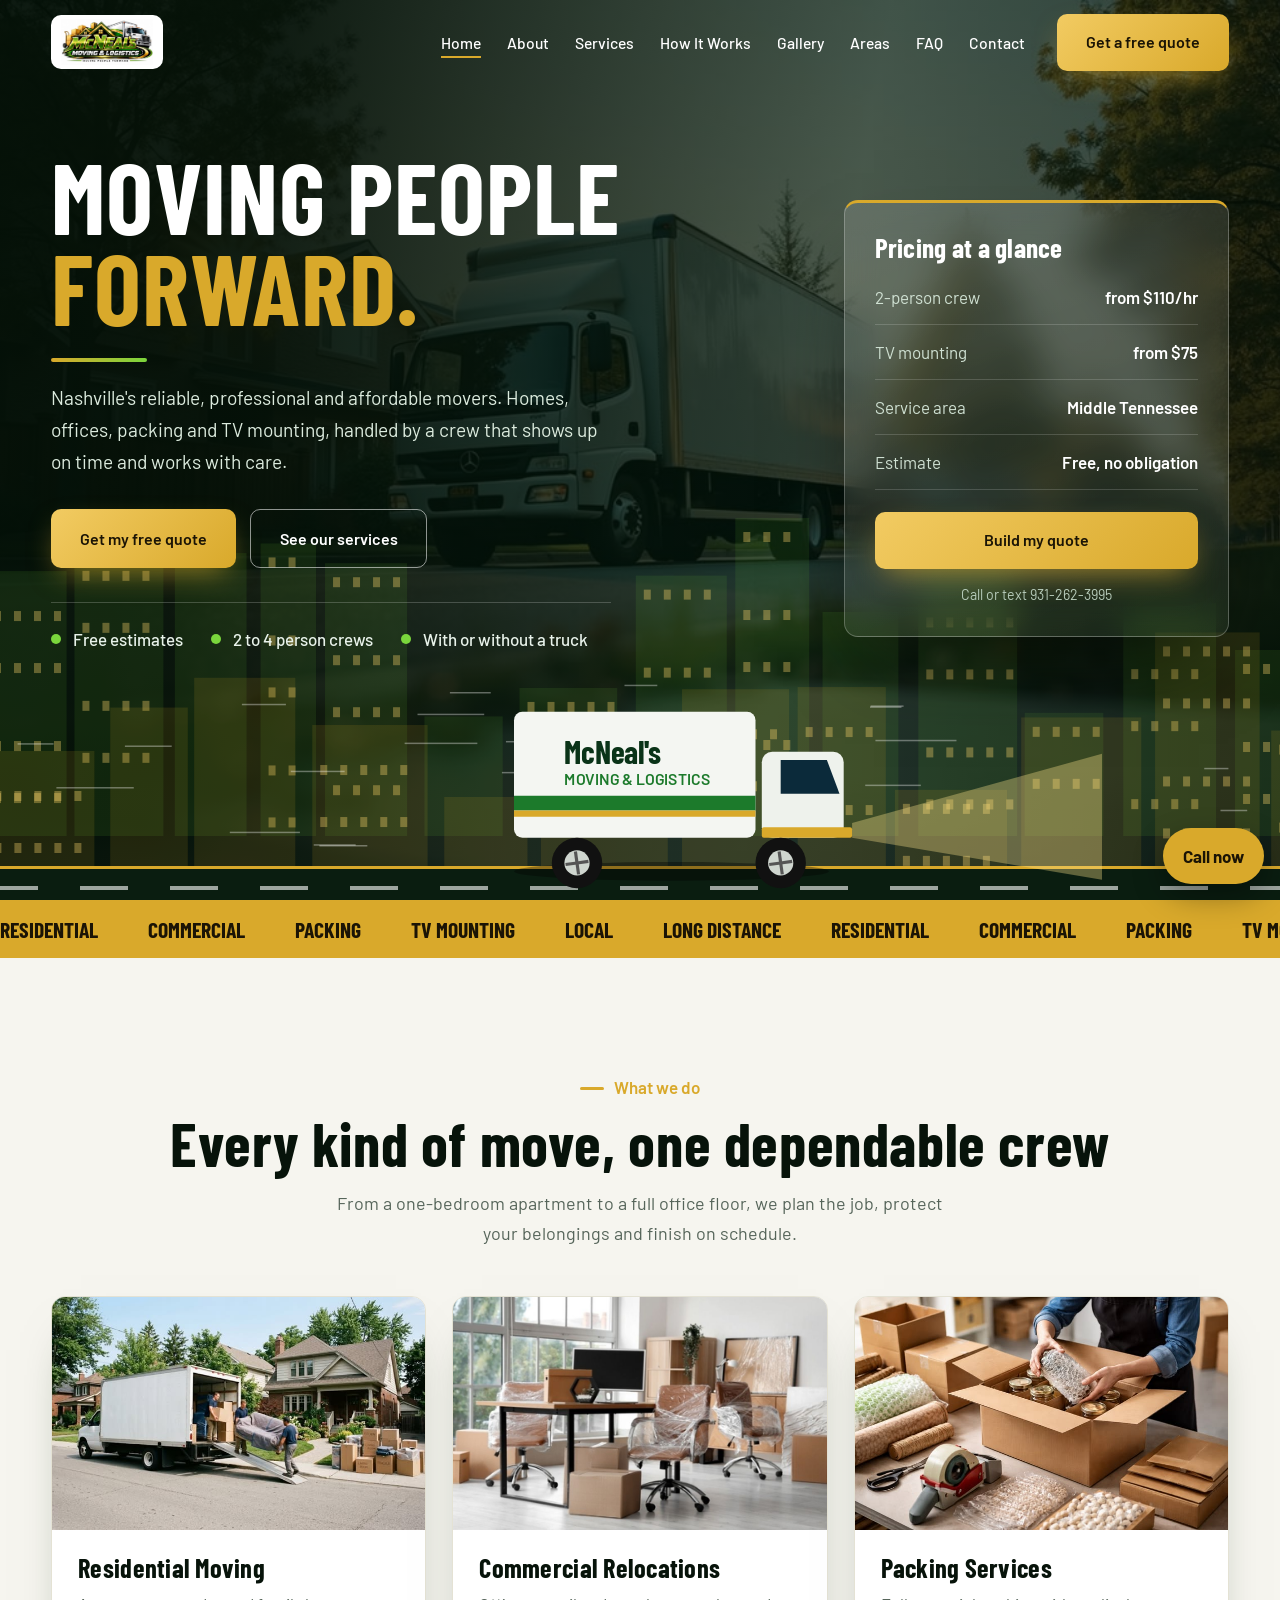
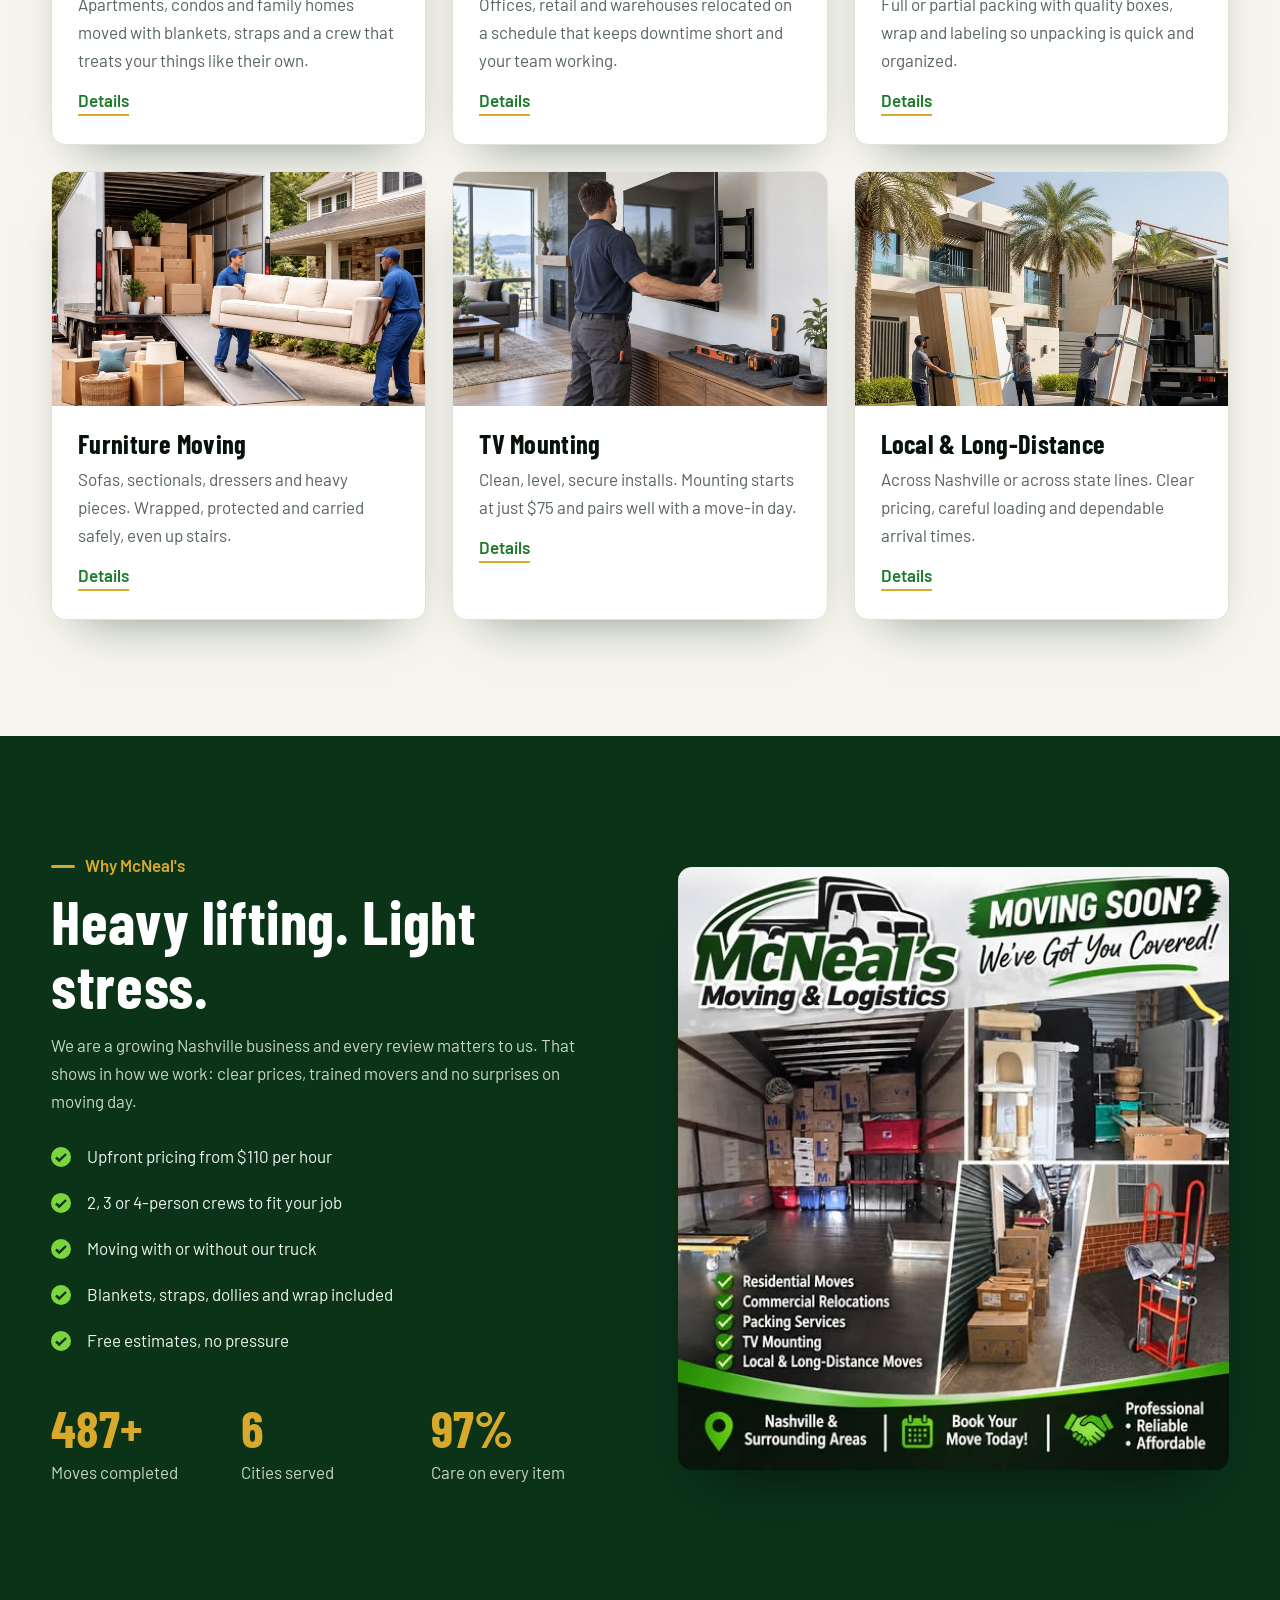
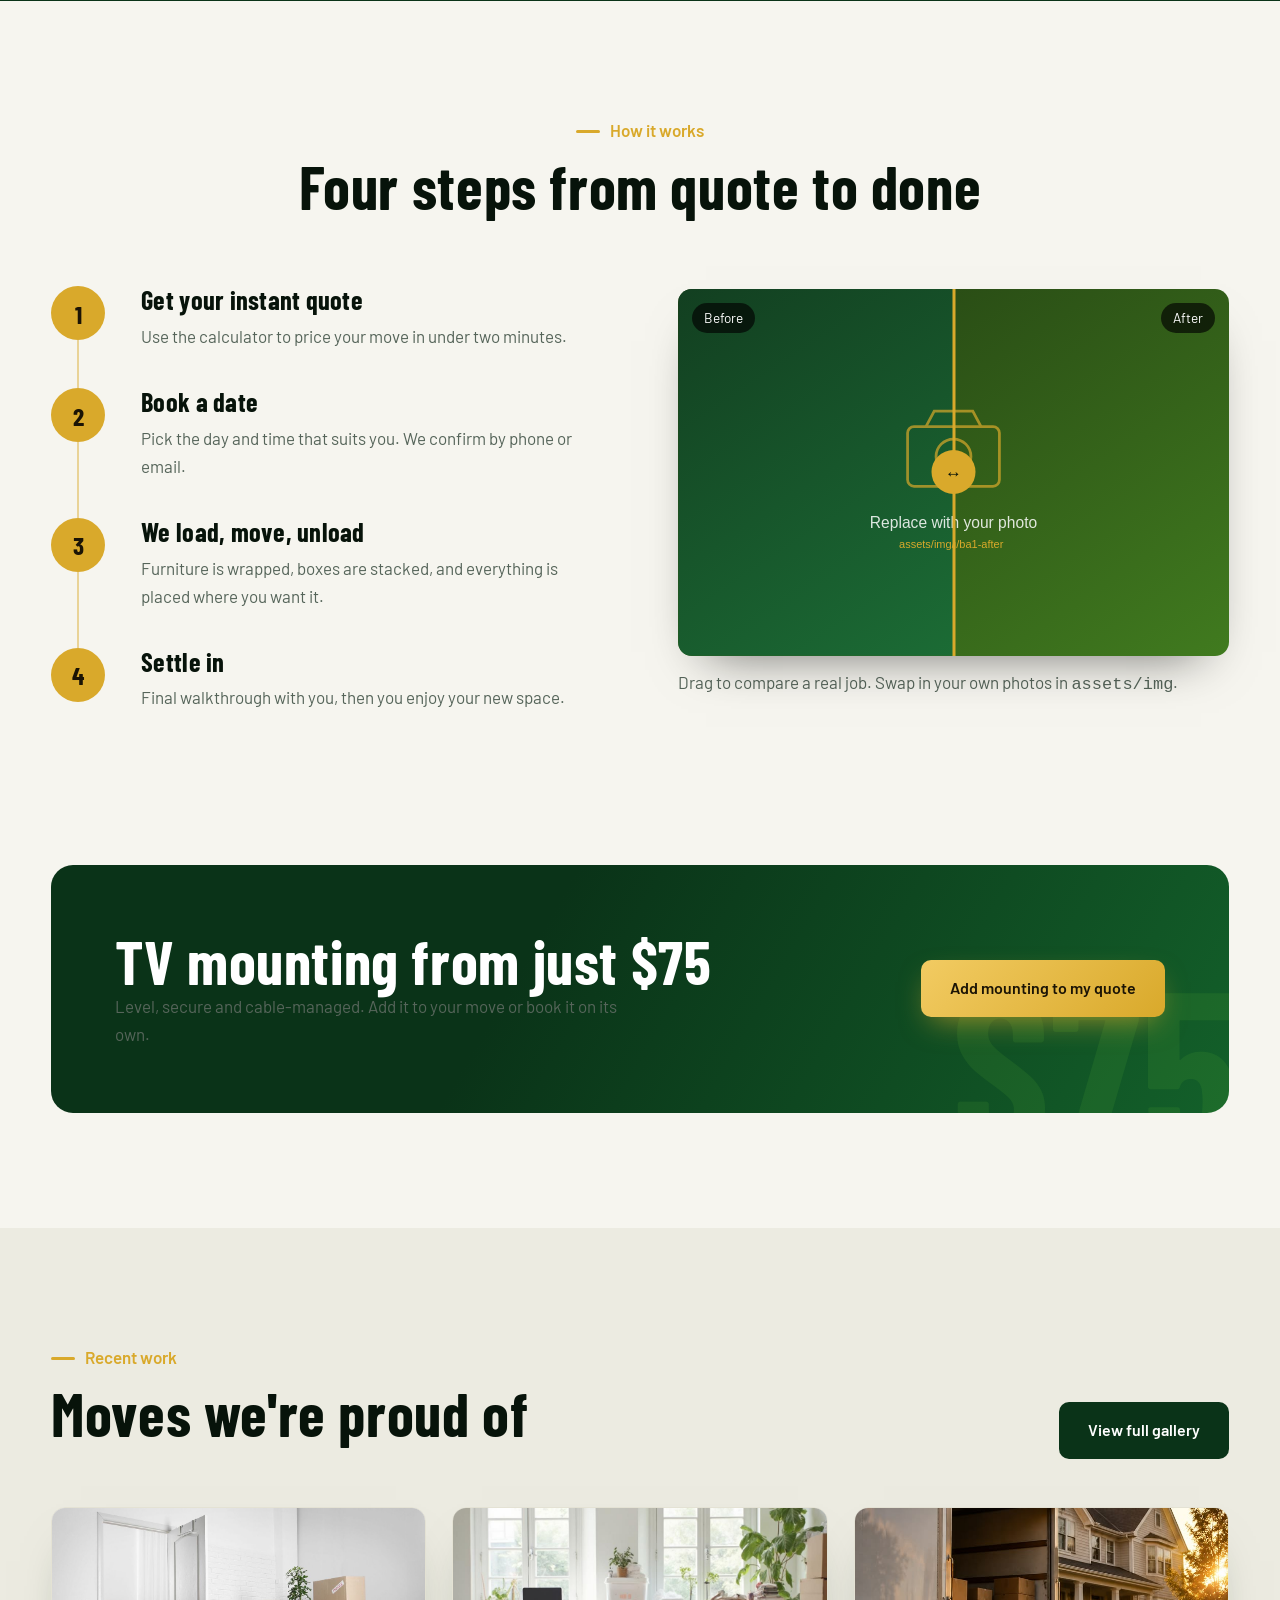
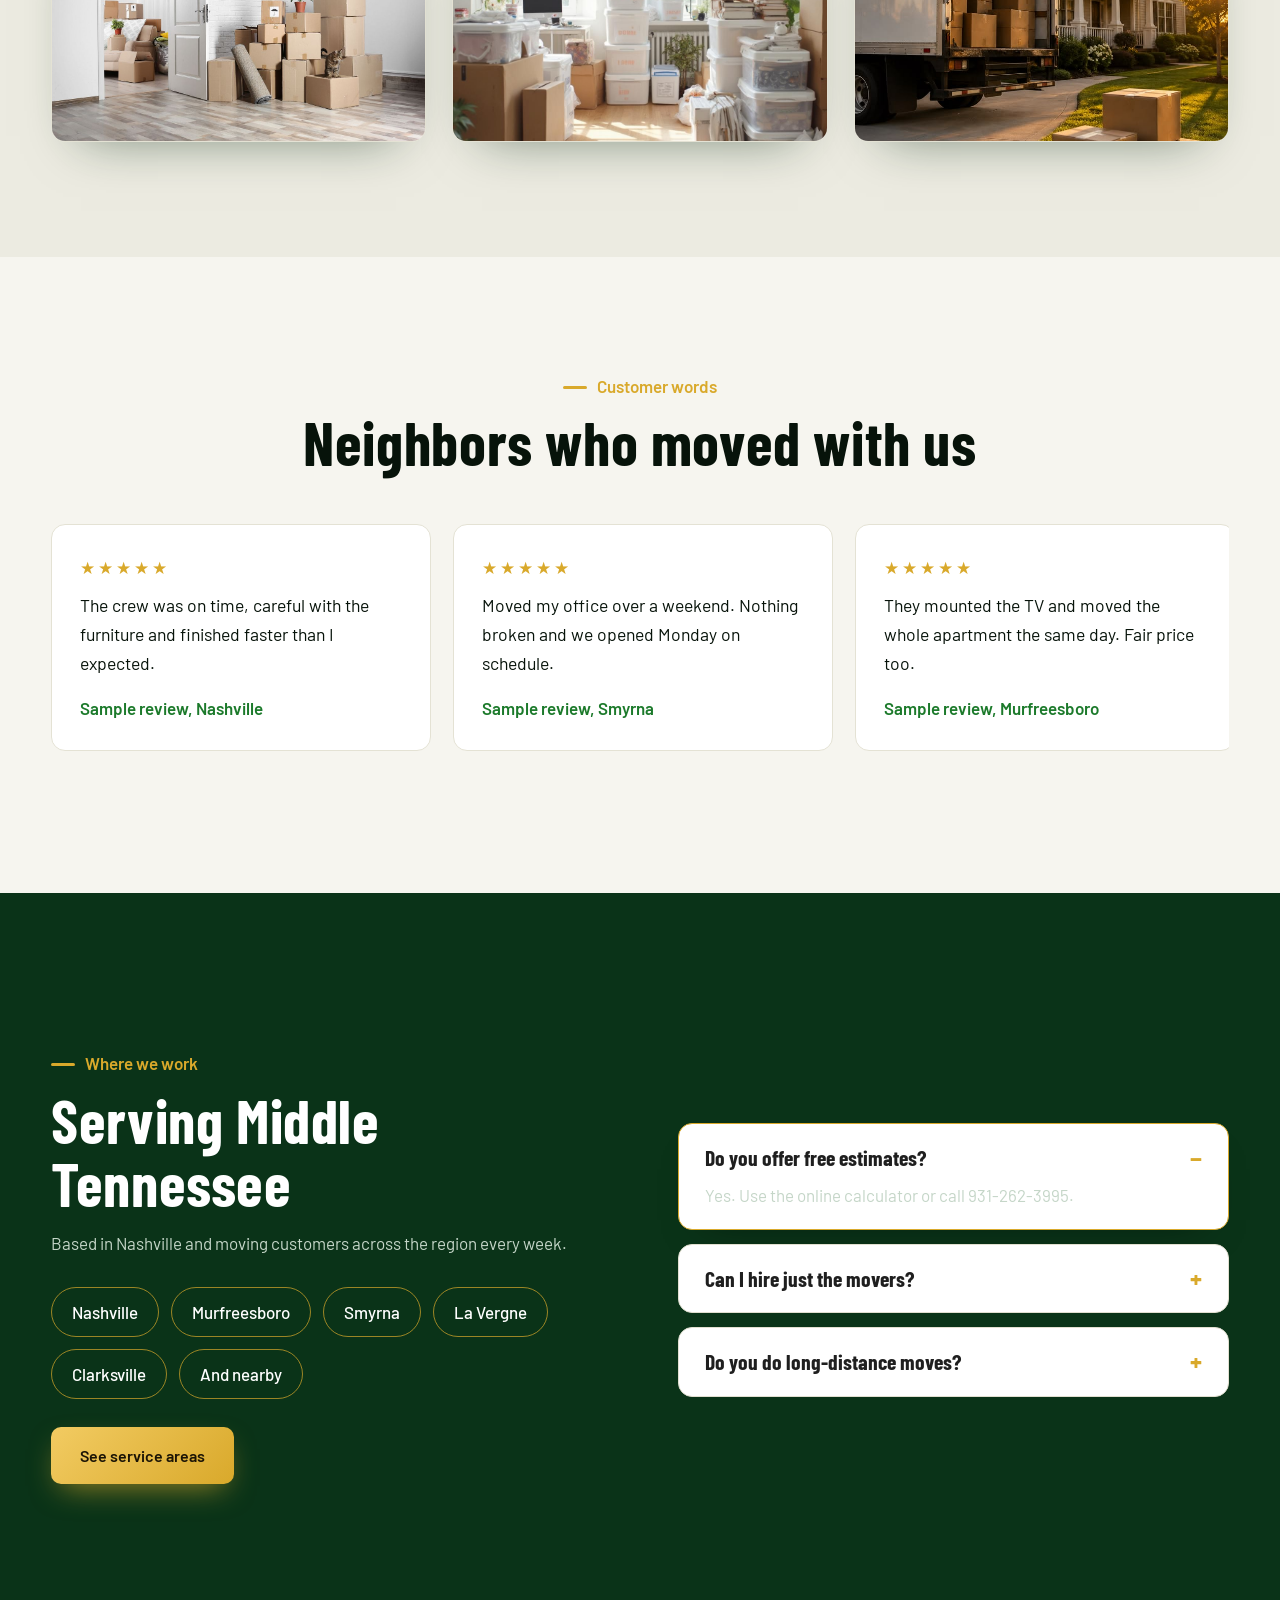
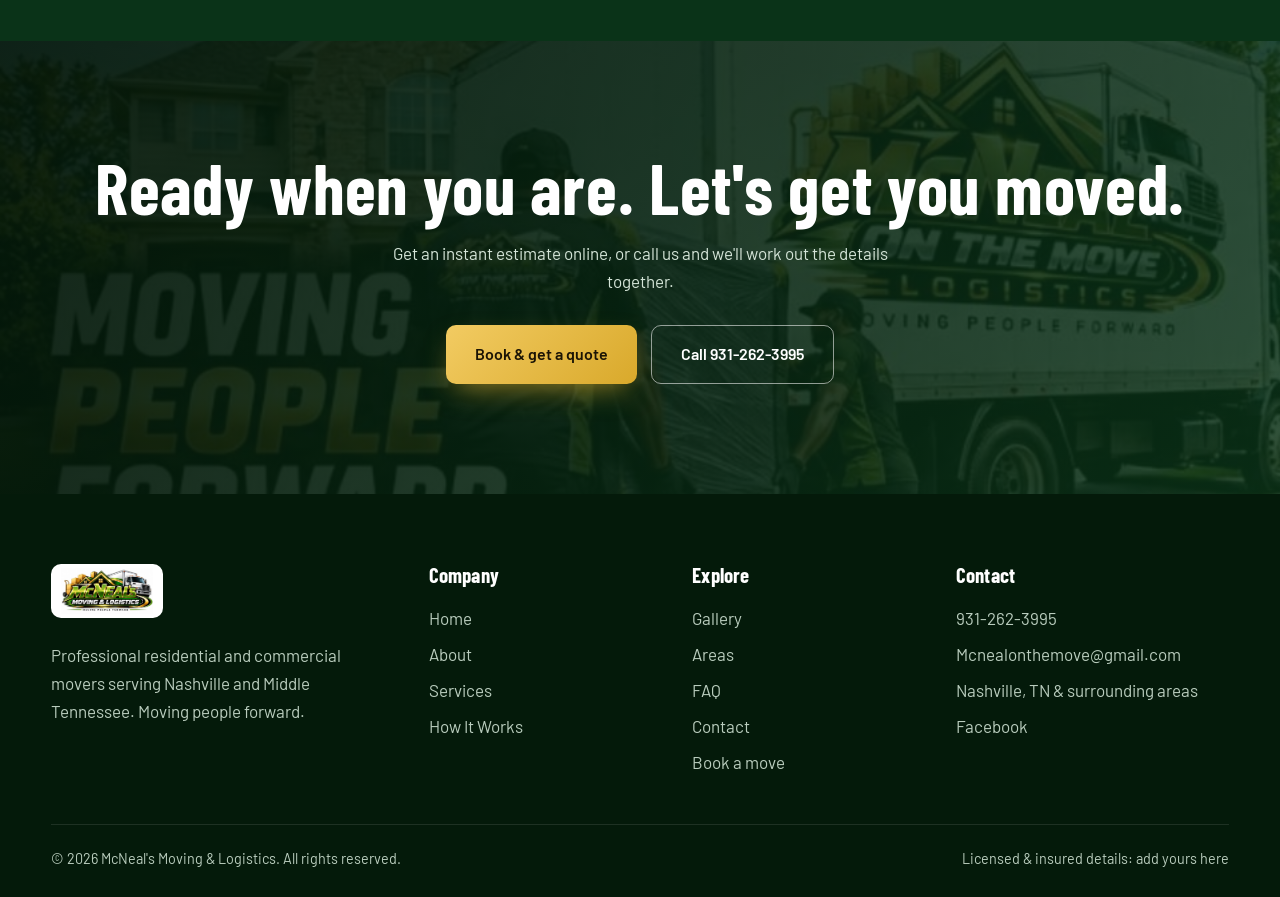
==== commit ec3260d1: "added images, more style and fix responsiveness issue" ====
--- a/index.html
+++ b/index.html
@@ -134,7 +134,7 @@
             <article class="card">
               <div class="im">
                 <img
-                  src="assets/img/svc-residential.svg"
+                  src="assets/img/residential1.jpg"
                   alt="Residential moving"
                   loading="lazy"
                 />
@@ -156,7 +156,7 @@
             <article class="card">
               <div class="im">
                 <img
-                  src="assets/img/svc-commercial.svg"
+                  src="assets/img/commercial-relocation.jpg"
                   alt="Commercial relocations"
                   loading="lazy"
                 />
@@ -178,7 +178,7 @@
             <article class="card">
               <div class="im">
                 <img
-                  src="assets/img/svc-packing.svg"
+                  src="assets/img/packing-service.jpg"
                   alt="Packing services"
                   loading="lazy"
                 />
@@ -200,7 +200,7 @@
             <article class="card">
               <div class="im">
                 <img
-                  src="assets/img/svc-furniture.svg"
+                  src="assets/img/furniture-moving.jpg"
                   alt="Furniture moving"
                   loading="lazy"
                 />
@@ -222,7 +222,7 @@
             <article class="card">
               <div class="im">
                 <img
-                  src="assets/img/svc-tv.svg"
+                  src="assets/img/tv-mounting.jpg"
                   alt="TV mounting"
                   loading="lazy"
                 />
@@ -244,7 +244,7 @@
             <article class="card">
               <div class="im">
                 <img
-                  src="assets/img/svc-longdistance.svg"
+                  src="assets/img/local.jpg"
                   alt="Local and long-distance moves"
                   loading="lazy"
                 />
@@ -327,6 +327,7 @@
             <span class="tag">How it works</span>
             <h2>Four steps from quote to done</h2>
           </div>
+
           <div
             class="split"
             style="margin-top: 20px"
@@ -447,7 +448,7 @@
             <div class="card">
               <div class="im">
                 <img
-                  src="assets/img/g1.svg"
+                  src="assets/img/m1.jpg"
                   alt="Apartment move"
                 />
               </div>
@@ -455,7 +456,7 @@
             <div class="card">
               <div class="im">
                 <img
-                  src="assets/img/g2.svg"
+                  src="assets/img/m2.jpg"
                   alt="Storage unit move"
                 />
               </div>
@@ -463,7 +464,7 @@
             <div class="card">
               <div class="im">
                 <img
-                  src="assets/img/g3.svg"
+                  src="assets/img/m3.jpg"
                   alt="Office relocation"
                 />
               </div>
@@ -516,7 +517,8 @@
           </div>
         </div>
       </section>
-      <section class="sec dark">
+
+      <section class="dark sec">
         <div class="wrap split">
           <div class="rv">
             <span class="tag">Where we work</span>
@@ -538,7 +540,8 @@
               >See service areas</a
             >
           </div>
-          <div class="rv">
+
+          <div class="sec textondark">
             <details open>
               <summary>
                 Do you offer free estimates?
--- a/css/style.css
+++ b/css/style.css
@@ -277,7 +277,7 @@
   align-items: center;
   color: #fff;
   overflow: hidden;
-  background: #06190b url(../assets/img/hero.jpg)
+  background: #06190b url(../assets/img/trucking.jpg)
     center/cover;
 }
 .hero:before {
@@ -1204,6 +1204,7 @@
   flex-wrap: wrap;
   gap: 10px 28px;
   margin-top: 34px;
+  margin-bottom: 34px;
   padding-top: 22px;
   border-top: 1px solid rgba(255, 255, 255, 0.2);
   max-width: 560px;
@@ -1286,3 +1287,6 @@
     display: none;
   }
 }
+.textondark {
+  color: rgb(31, 31, 31);
+}
